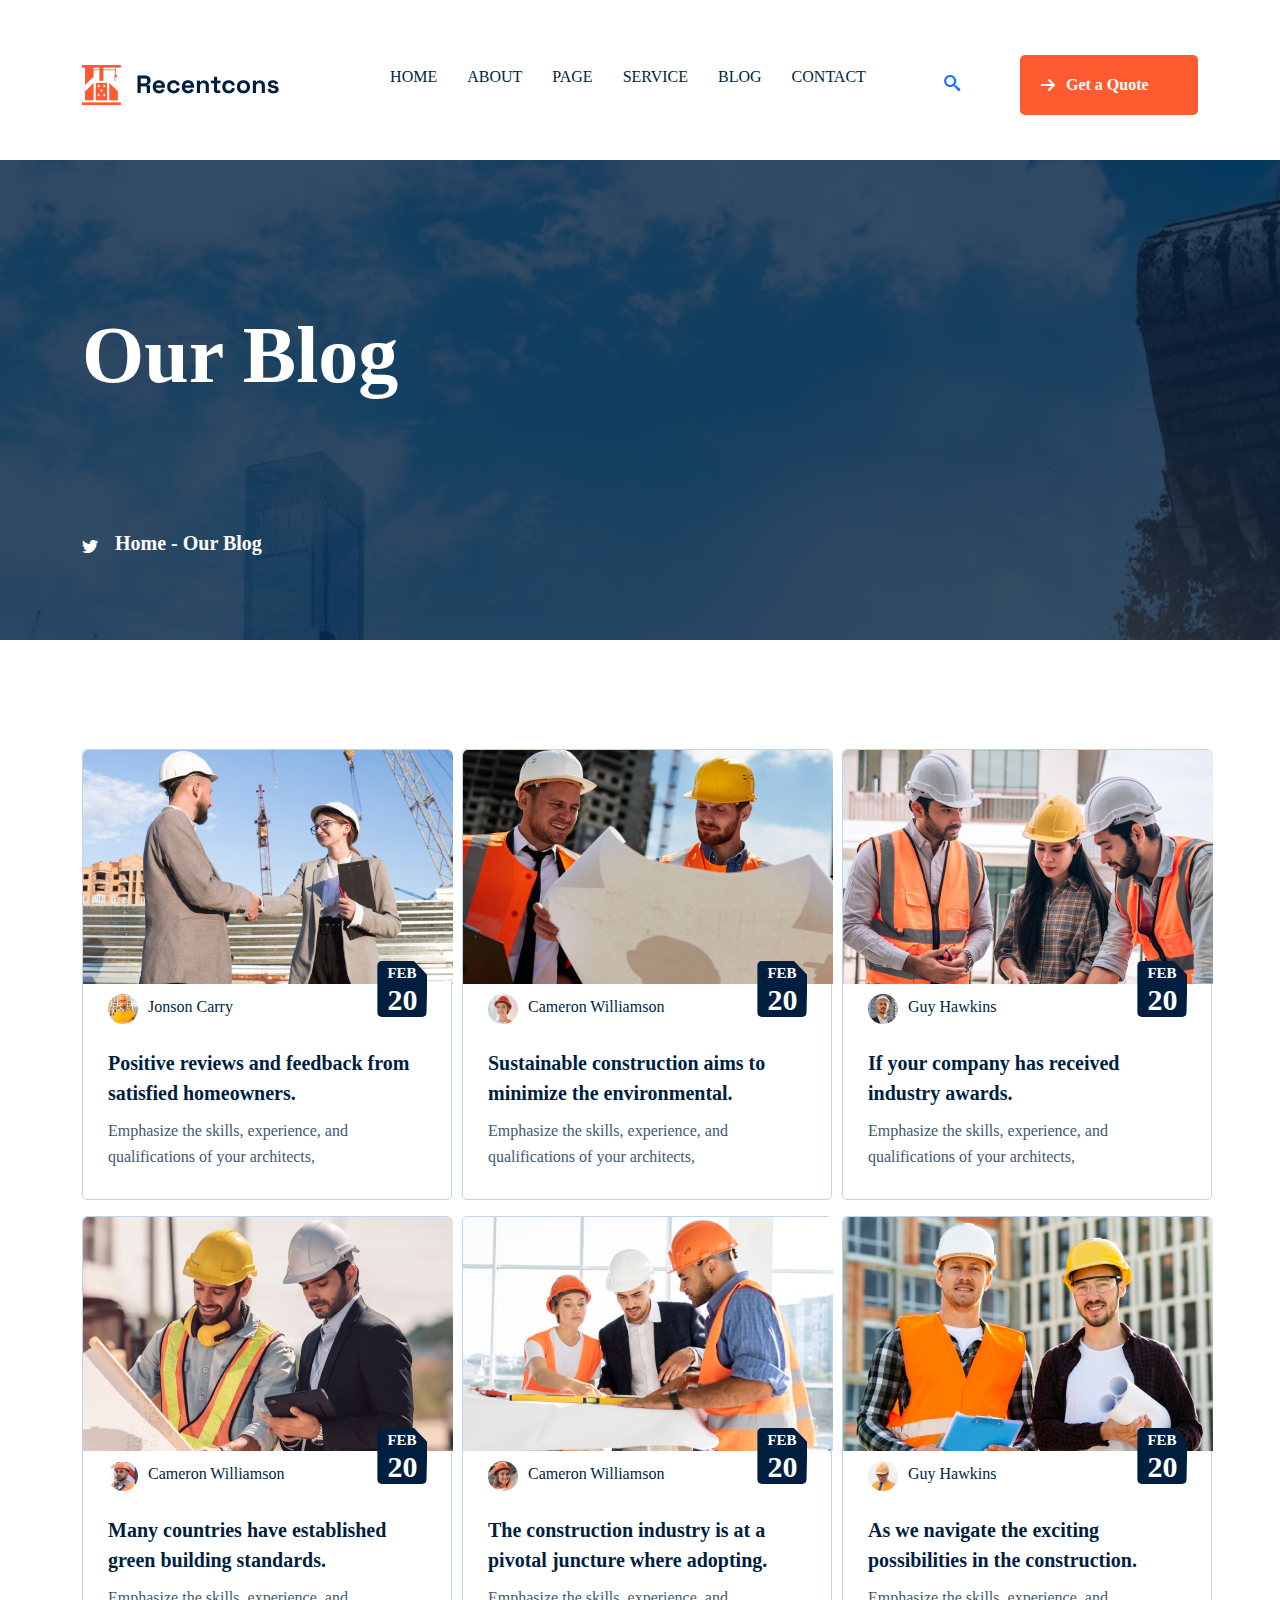
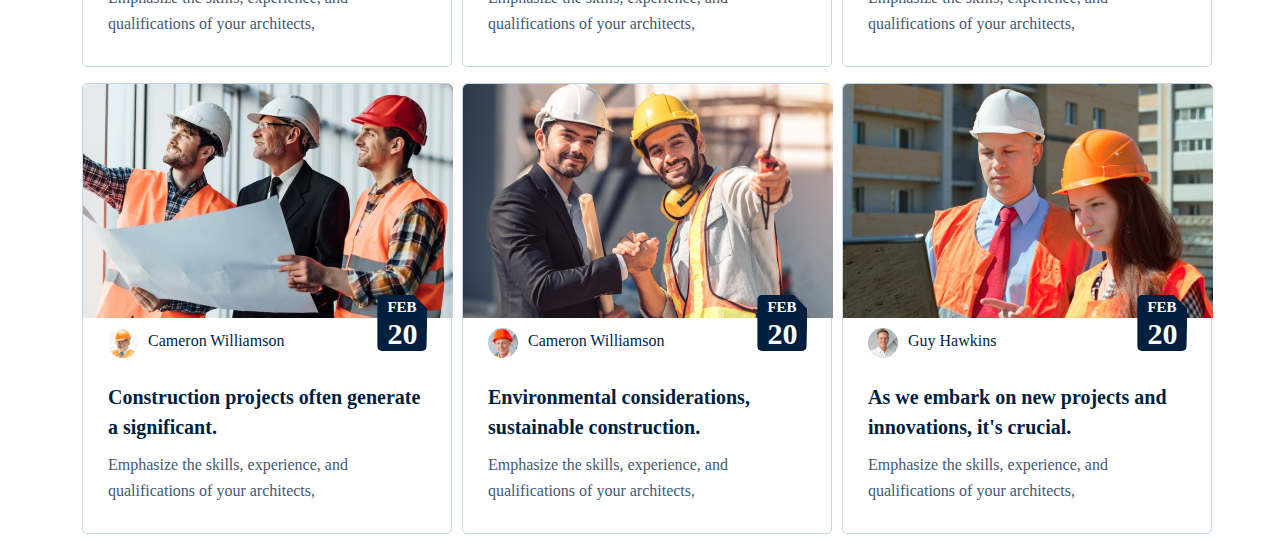
==== index2.html @ 3c4c0d6a "blog page  card done" ====
<!DOCTYPE html>
<html lang="en">
<head>
     <meta charset="UTF-8">
     <meta name="viewport" content="width=device-width, initial-scale=1.0">
     <title>Blog</title>
     <link rel="stylesheet" href="fonts/style.css">
     <!-- bootstrap css-->
     <link rel="stylesheet" href="css/bootstrap.min.css">
     <!-- custom css -->
    <link rel="stylesheet" href="css/style.css">
</head>
<body>
<header class="container">
     <div class="navbar">
          <div class="logo">
                    <img src="img/Logo.png" alt="">
          </div>
     <ul class="nav-list">
          <li><a href="#">Home</a></li>
          <li><a href="#">About</a></li>
          <li><a href="#">Page</a></li>
          <li><a href="#">Service </a></li>
          <li><a href="#">Blog</a></li>
          <li><a href="#">Contact</a></li>
     </ul>
     <div class="sing">
          <a href="#" class="search-icon"><i class="my-icon icon-search"></i></a>                
     <button class="sing-btn">
          <i class="my-icon icon-arrow-right2"></i>
          <a href="#">Get a Quote</a>
     </button>
     </div>
     </div>
</header>
     <!-- header end -->
<!-- clamber start -->
<div class="clamber">
     <div class="container">
          <h1>Our  Blog</h1>
          <div class="home">
               <i class="my-icon icon-twitter"></i>
               <h3>Home - Our Blog</h3>
          </div>
     </div>
</div>
     <!-- main conint -->
<main>
     <section class="blog-page">
          <div class="container">
               <div class="row">
                    <!-- 1 -->
                    <div class="col-4">
                         <ul class="box">
                              <div class="box-img">
                                   <img src="img/html2/cart1.png" alt="cart">
                              </div>
                              
                              <div class="top-h">
                                   <li class="name">
                                        <div class="sort-img">
                                             <img src="img/html2/sort1.png" alt="">
                                        </div>
                                        <h3>Jonson Carry</h3>
                                   </li>
                                   <div class="feB">
                                        <span class="feb">FEB</span> <br> <span class="twenty">20</span>
                                   </div>
                              </div>
                             <div class="body">
                              <li class="heading"><a href="#">Positive reviews and feedback
                                   from satisfied homeowners.</a></li>
                              <p class="pera">Emphasize the skills, experience, and
                                   qualifications of your architects,</p>
                             </div>
                             <div class="blog-icon">
                              <a href="#" class="c-icon"><i class="my-icon icon-arrow-right2 ar"></i></a>
                         </div>
                         </ul>
                    </div>
                    <!-- 2 -->
                    <div class="col-4">
                         <ul class="box">
                              <div class="box-img">
                                   <img src="img/html2/cart2.png" alt="cart">
                              </div>
                              
                              <div class="top-h">
                                   <li class="name">
                                        <div class="sort-img">
                                             <img src="img/html2/sort2.png" alt="">
                                        </div>
                                        <h3>Cameron Williamson</h3>
                                   </li>
                                   <div class="feB">
                                        <span class="feb">FEB</span> <br> <span class="twenty">20</span>
                                   </div>
                              </div>
                             <div class="body">
                              <li class="heading"><a href="#">Sustainable construction aims to
                                   minimize the environmental.</a></li>
                              <p class="pera">Emphasize the skills, experience, and
                                   qualifications of your architects,</p>
                             </div>
                             <div class="blog-icon">
                              <a href="#" class="c-icon"><i class="my-icon icon-arrow-right2 ar"></i></a>
                         </div>
                         </ul>
                        
                    </div>
                    <!-- 3 -->
                    <div class="col-4">
                         <ul class="box">
                              <div class="box-img">
                                   <img src="img/html2/cart3.jpg" alt="cart">
                              </div>
                              
                              <div class="top-h">
                                   <li class="name">
                                        <div class="sort-img">
                                             <img src="img/html2/sort3.png" alt="">
                                        </div>
                                        <h3>Guy Hawkins</h3>
                                   </li>
                                   <div class="feB">
                                        <span class="feb">FEB</span> <br> <span class="twenty">20</span>
                                   </div>
                              </div>
                             <div class="body">
                              <li class="heading"><a href="#">If your company has received
                                   industry awards.</a></li>
                              <p class="pera">Emphasize the skills, experience, and
                                   qualifications of your architects,</p>
                             </div>
                             <div class="blog-icon">
                              <a href="#" class="c-icon"><i class="my-icon icon-arrow-right2 ar"></i></a>
                         </div>
                         </ul>
                        
                    </div>
                    <!-- 4 -->
                    <div class="col-4">
                         <ul class="box">
                              <div class="box-img">
                                   <img src="img/html2/cart4.png" alt="cart">
                              </div>
                              
                              <div class="top-h">
                                   <li class="name">
                                        <div class="sort-img">
                                             <img src="img/html2/sort4.png" alt="">
                                        </div>
                                        <h3>Cameron Williamson</h3>
                                   </li>
                                   <div class="feB">
                                        <span class="feb">FEB</span> <br> <span class="twenty">20</span>
                                   </div>
                              </div>
                             <div class="body">
                              <li class="heading"><a href="#">Many countries have established
                                   green building standards.</a></li>
                              <p class="pera">Emphasize the skills, experience, and
                                   qualifications of your architects,</p>
                             </div>
                             <div class="blog-icon">
                              <a href="#" class="c-icon"><i class="my-icon icon-arrow-right2 ar"></i></a>
                         </div>
                         </ul>
                    </div>
                    <!-- 5 -->
                    <div class="col-4">
                         <ul class="box">
                              <div class="box-img">
                                   <img src="img/html2/cart5.png" alt="cart">
                              </div>
                              
                              <div class="top-h">
                                   <li class="name">
                                        <div class="sort-img">
                                             <img src="img/html2/sort5.png" alt="">
                                        </div>
                                        <h3>Cameron Williamson</h3>
                                   </li>
                                   <div class="feB">
                                        <span class="feb">FEB</span> <br> <span class="twenty">20</span>
                                   </div>
                              </div>
                             <div class="body">
                              <li class="heading"><a href="#">The construction industry is at a
                                   pivotal juncture where adopting.</a></li>
                              <p class="pera">Emphasize the skills, experience, and
                                   qualifications of your architects,</p>
                             </div>
                             <div class="blog-icon">
                              <a href="#" class="c-icon"><i class="my-icon icon-arrow-right2 ar"></i></a>
                         </div>
                         </ul>
                        
                    </div>
                    <!-- 6 -->
                    <div class="col-4">
                         <ul class="box">
                              <div class="box-img">
                                   <img src="img/html2/cart6.png" alt="cart">
                              </div>
                              
                              <div class="top-h">
                                   <li class="name">
                                        <div class="sort-img">
                                             <img src="img/html2/sort6.png" alt="">
                                        </div>
                                        <h3>Guy Hawkins</h3>
                                   </li>
                                   <div class="feB">
                                        <span class="feb">FEB</span> <br> <span class="twenty">20</span>
                                   </div>
                              </div>
                             <div class="body">
                              <li class="heading"><a href="#">As we navigate the exciting
                                   possibilities in the construction.</a></li>
                              <p class="pera">Emphasize the skills, experience, and
                                   qualifications of your architects,</p>
                             </div>
                             <div class="blog-icon">
                              <a href="#" class="c-icon"><i class="my-icon icon-arrow-right2 ar"></i></a>
                         </div>
                         </ul>
                        
                    </div>
                    <!-- 7 -->
                    <div class="col-4">
                         <ul class="box">
                              <div class="box-img">
                                   <img src="img/html2/cart7.png" alt="cart">
                              </div>
                              
                              <div class="top-h">
                                   <li class="name">
                                        <div class="sort-img">
                                             <img src="img/html2/sort7.png" alt="">
                                        </div>
                                        <h3>Cameron Williamson</h3>
                                   </li>
                                   <div class="feB">
                                        <span class="feb">FEB</span> <br> <span class="twenty">20</span>
                                   </div>
                              </div>
                             <div class="body">
                              <li class="heading"><a href="#">Construction projects often
                                   generate a significant.</a></li>
                              <p class="pera">Emphasize the skills, experience, and
                                   qualifications of your architects,</p>
                             </div>
                             <div class="blog-icon">
                              <a href="#" class="c-icon"><i class="my-icon icon-arrow-right2 ar"></i></a>
                         </div>
                         </ul>
                    </div>
                    <!-- 8 -->
                    <div class="col-4">
                         <ul class="box">
                              <div class="box-img">
                                   <img src="img/html2/cart8.png" alt="cart">
                              </div>
                              
                              <div class="top-h">
                                   <li class="name">
                                        <div class="sort-img">
                                             <img src="img/html2/sort8.png" alt="">
                                        </div>
                                        <h3>Cameron Williamson</h3>
                                   </li>
                                   <div class="feB">
                                        <span class="feb">FEB</span> <br> <span class="twenty">20</span>
                                   </div>
                              </div>
                             <div class="body">
                              <li class="heading"><a href="#">Environmental considerations,
                                   sustainable construction.</a></li>
                              <p class="pera">Emphasize the skills, experience, and
                                   qualifications of your architects,</p>
                             </div>
                             <div class="blog-icon">
                              <a href="#" class="c-icon"><i class="my-icon icon-arrow-right2 ar"></i></a>
                         </div>
                         </ul>
                        
                    </div>
                    <!-- 9 -->
                    <div class="col-4">
                         <ul class="box">
                              <div class="box-img">
                                   <img src="img/html2/cart9.png" alt="cart">
                              </div>
                              
                              <div class="top-h">
                                   <li class="name">
                                        <div class="sort-img">
                                             <img src="img/html2/sort9.png" alt="">
                                        </div>
                                        <h3>Guy Hawkins</h3>
                                   </li>
                                   <div class="feB">
                                        <span class="feb">FEB</span> <br> <span class="twenty">20</span>
                                   </div>
                              </div>
                             <div class="body">
                              <li class="heading"><a href="#">As we embark on new projects and
                                   innovations, it's crucial.</a></li>
                              <p class="pera">Emphasize the skills, experience, and
                                   qualifications of your architects,</p>
                             </div>
                             <div class="blog-icon">
                              <a href="#" class="c-icon"><i class="my-icon icon-arrow-right2 ar"></i></a>
                         </div>
                         </ul>
                        
                    </div>

                    </div>
               </div>
          </div>
     </section>
</main>
      
     <!-- footer -->

     <script src="js/bootstrap.bundle.min.js"></script>
</body>
</html>
---- fonts/style.css ----
@font-face {
  font-family: 'icomoon';
  src:  url('./icomoon.eot?a2pe0');
  src:  url('./icomoon.eot?a2pe0#iefix') format('embedded-opentype'),
    url('./icomoon.ttf?a2pe0') format('truetype'),
    url('./icomoon.woff?a2pe0') format('woff'),
    url('./icomoon.svg?a2pe0#icomoon') format('svg');
  font-weight: normal;
  font-style: normal;
  font-display: block;
}

 .my-icon {
  /* use !important to prevent issues with browser extensions that change fonts */
  font-family: 'icomoon' !important;
  speak: never;
  font-style: normal;
  font-weight: normal;
  font-variant: normal;
  text-transform: none;
  line-height: 1;

  /* Better Font Rendering =========== */
  -webkit-font-smoothing: antialiased;
  -moz-osx-font-smoothing: grayscale;
}
.icon-home2:before {
     content: "\e901";
   }
.icon-search:before {
  content: "\e986";
}
.icon-arrow-right2:before {
  content: "\ea3c";
}
.icon-facebook:before {
  content: "\ea90";
}
.icon-instagram:before {
  content: "\ea92";
}
.icon-twitter:before {
  content: "\ea96";
}
.icon-linkedin2:before {
  content: "\eaca";
}
---- css/style.css ----
*{margin:0;padding:0;box-sizing:border-box;text-decoration:none;list-style-type:none}header{max-width:1920px;height:120px;background:#fff;padding:47px 0}header .navbar{display:flex;justify-content:space-between;align-items:center}header .navbar .logo{cursor:pointer}header .navbar .logo h2{color:#001f3f;font-family:"Space Grotesk";font-size:25px;font-style:normal;font-weight:700;line-height:35px}header .nav-list{display:flex;gap:30px}header .nav-list li a{text-decoration:none;color:#001f3f;font-family:"Space Grotesk";font-size:16px;font-style:normal;font-weight:500;line-height:26px;text-transform:uppercase;transition:all .3s ease-in-out}header .nav-list li a:hover{color:#ff5a30;border-bottom:1px solid #ff5a30}header .sing{display:flex;gap:60px;align-items:center}header .sing .search-icon{text-decoration:none}header .sing .sing-btn{width:178px;height:60px;border-radius:5px;background:#ff5a30;display:flex;align-items:center;gap:10px;padding:0 20px;outline:none;border:none}header .sing .sing-btn a{text-decoration:none;color:#fff;font-family:"Space Grotesk";font-size:16px;font-weight:700;line-height:30px}header .sing .sing-btn .icon-arrow-right2{color:#fff}header .sing .sing-btn:hover{border:1px solid gray;background:rgba(0,0,0,0)}header .sing .sing-btn:hover:hover a{color:#ff5a30}header .sing .sing-btn:hover .icon-arrow-right2{color:#ff5a30}.clamber{margin-top:40px;background:url("../../img/clamber.png");height:480px;position:relative;z-index:1}.clamber::after{position:absolute;content:"";top:0;left:0;width:100%;height:100%;z-index:-1;background:rgba(0,31,63,.8)}.clamber h1{color:#fff;font-family:"Space Grotesk";font-size:80px;font-weight:700;line-height:100px;padding-top:145px;z-index:1}.clamber .home{left:375px;display:flex;align-items:center;gap:15px;padding-top:115px}.clamber .home i{width:18px;height:18.003px;color:#fff}.clamber .home h3{color:#fff;font-family:"Space Grotesk";font-size:20px;font-weight:700;line-height:30px}.project{margin-top:40px}.project .project-head{width:442px;height:60px;border:1px solid #c1d4e8}.project .project-head ul{display:flex;gap:30px;padding:15px 10px}.project .project-head ul li a{text-decoration:none;color:#001f3f;font-family:"Space Grotesk";font-weight:700;font-size:16px;line-height:26px;transition:all .4s ease-in-out}.project .project-head ul li a:hover{color:#ff5a30}.project .project-body{margin-top:30px}.project .project-body .left-img{position:relative;transition:all .2s ease-in-out}.project .project-body .left-img .l-img{border-radius:20px;height:360px}.project .project-body .left-img .l-img img{width:100%;height:100%}.project .project-body .left-img:hover .content{display:block}.project .project-body .left-img .content{position:absolute;background:linear-gradient(180deg, rgba(0, 31, 63, 0) 0%, rgba(0, 31, 63, 0.967949) 100%);border-radius:20px;border-radius:20px;width:100%;height:100%;top:0;left:0;display:none}.project .project-body .left-img .text-content{margin-top:30%;display:flex;justify-content:space-between;align-items:center;padding:20px 30px}.project .project-body .left-img .text-content .heading .main-h{font-family:"Space Grotesk";font-weight:700;font-size:20px;line-height:30px;color:#fff}.project .project-body .left-img .text-content .heading .sub-h{font-family:"Space Grotesk";font-weight:400;font-size:16px;line-height:26px;color:#fff}.project .project-body .left-img .text-content .c-icon{text-decoration:none;width:60px;height:60px;border-radius:50%;background:#ff5a30;position:relative}.project .project-body .left-img .text-content .c-icon i{position:absolute;top:40%;left:38%;color:#fff}.project .project-body .left-img .text-content .c-icon:hover{background:rgba(0,0,0,0);border:1px solid #ff5a30}.project .project-body .left-img .text-content .c-icon:hover:hover i{color:#ff5a30}.project .project-body .right-img{position:relative;transition:all .4s ease-in-out}.project .project-body .right-img .r-img{height:360px;border-radius:20px}.project .project-body .right-img .r-img img{width:100%;height:100%}.project .project-body .right-img:hover .content{display:block}.project .project-body .right-img .content{position:absolute;background:linear-gradient(180deg, rgba(0, 31, 63, 0) 0%, rgba(0, 31, 63, 0.967949) 100%);border-radius:20px;border-radius:20px;width:100%;height:100%;top:0;left:0;display:none}.project .project-body .right-img .content .text-content{margin-top:60%;display:flex;justify-content:space-between;align-items:center;padding:20px 30px}.project .project-body .right-img .content .text-content .heading .main-h{font-family:"Space Grotesk";font-weight:700;font-size:18px;line-height:30px;color:#fff}.project .project-body .right-img .content .text-content .heading .sub-h{font-family:"Space Grotesk";font-weight:400;font-size:14px;line-height:26px;color:#fff}.project .project-body .right-img .content .text-content .c-icon{text-decoration:none;width:60px;height:60px;border-radius:50%;background:#ff5a30;position:relative}.project .project-body .right-img .content .text-content .c-icon i{position:absolute;top:40%;left:38%;color:#fff}.project .project-body .right-img .content .text-content .c-icon:hover{background:rgba(0,0,0,0);border:1px solid #ff5a30}.project .project-body .right-img .content .text-content .c-icon:hover:hover i{color:#ff5a30}.project .project-body .snd{padding:30px 0}a{text-decoration:none}.blog-page{margin-top:109px}.blog-page .box{border:1px solid #c1d4e8;border-radius:5px 5px;width:370px;height:451px;position:relative;padding:0 20px;transition:all .4s ease-in-out}.blog-page .box .box-img{width:370px;border-radius:5px 5px 0px 0px;margin-left:-20px;-o-object-fit:cover;object-fit:cover}.blog-page .box .box-img img{width:370px;height:234px;border-radius:5px 5px 0px 0px}.blog-page .box .name{display:flex;gap:10px;padding:10px 5px}.blog-page .box .name h3{font-family:"Space Grotesk";font-weight:400;font-size:16px;line-height:26px;color:#001f3f;transition:all .4s ease-in-out}.blog-page .box .name h3:hover{color:#ff5a30;cursor:pointer}.blog-page .box .feB{position:absolute;top:47%;left:80%;width:50px;-webkit-clip-path:polygon(73% 0, 100% 25%, 98% 100%, 50% 100%, 0 100%, 0 0);clip-path:polygon(73% 0, 100% 25%, 98% 100%, 50% 100%, 0 100%, 0 0);background:#001f3f;border-radius:5px}.blog-page .box .feB .feb{font-family:"Space Grotesk";font-style:normal;font-weight:700;font-size:15px;line-height:20px;color:#fff;margin-left:10px}.blog-page .box .feB .twenty{font-family:"Space Grotesk";font-style:normal;font-weight:700;font-size:30px;line-height:30px;color:#fff;margin-left:10px}.blog-page .box .body{padding:10px 5px;cursor:pointer}.blog-page .box .body .heading{font-family:"Space Grotesk";font-weight:700;font-size:20px;line-height:30px}.blog-page .box .body .heading a{color:#001f3f;transition:all .4s ease-in-out}.blog-page .box .body .heading a:hover{color:#ff5a30}.blog-page .box .body .pera{padding:10px 0;font-family:"Space Grotesk";font-weight:400;font-size:16px;line-height:26px;color:#435970}.blog-page .box .blog-icon{display:none;position:absolute;top:20%;left:40%;transition:all .4s ease-in-out}.blog-page .box .blog-icon .c-icon{padding:20px 30px;text-decoration:none;width:60px;height:60px;border-radius:50%;background:#ff5a30;position:relative}.blog-page .box .blog-icon .c-icon i{position:absolute;top:40%;left:38%;color:#fff}.blog-page .box .blog-icon .c-icon:hover{background:rgba(0,0,0,0);border:1px solid #ff5a30}.blog-page .box .blog-icon .c-icon:hover:hover i{color:#ff5a30}.blog-page .box:hover .feB{background:#ff5a30}.blog-page .box:hover .blog-icon{display:block}.blog-page .box:hover{border:1px solid #c1d4e8;border-radius:5px 5px}/*# sourceMappingURL=style.css.map */
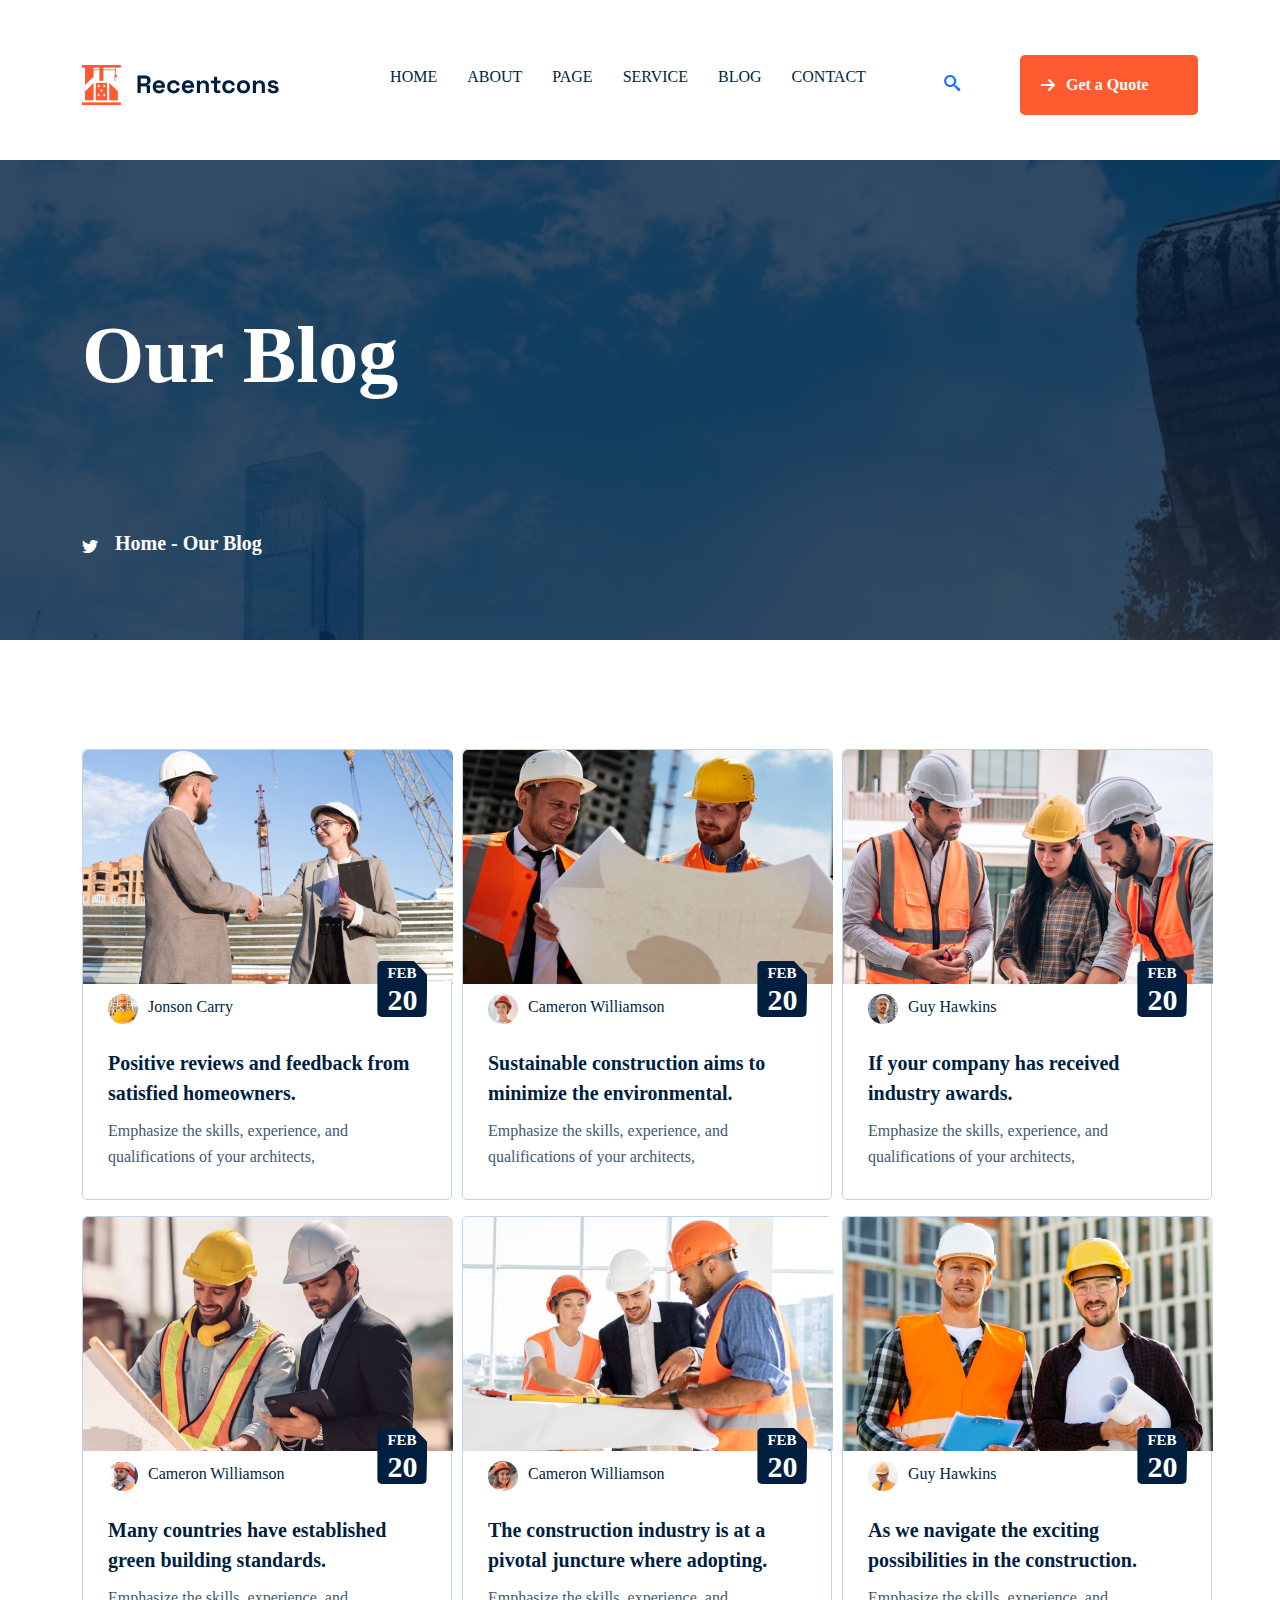
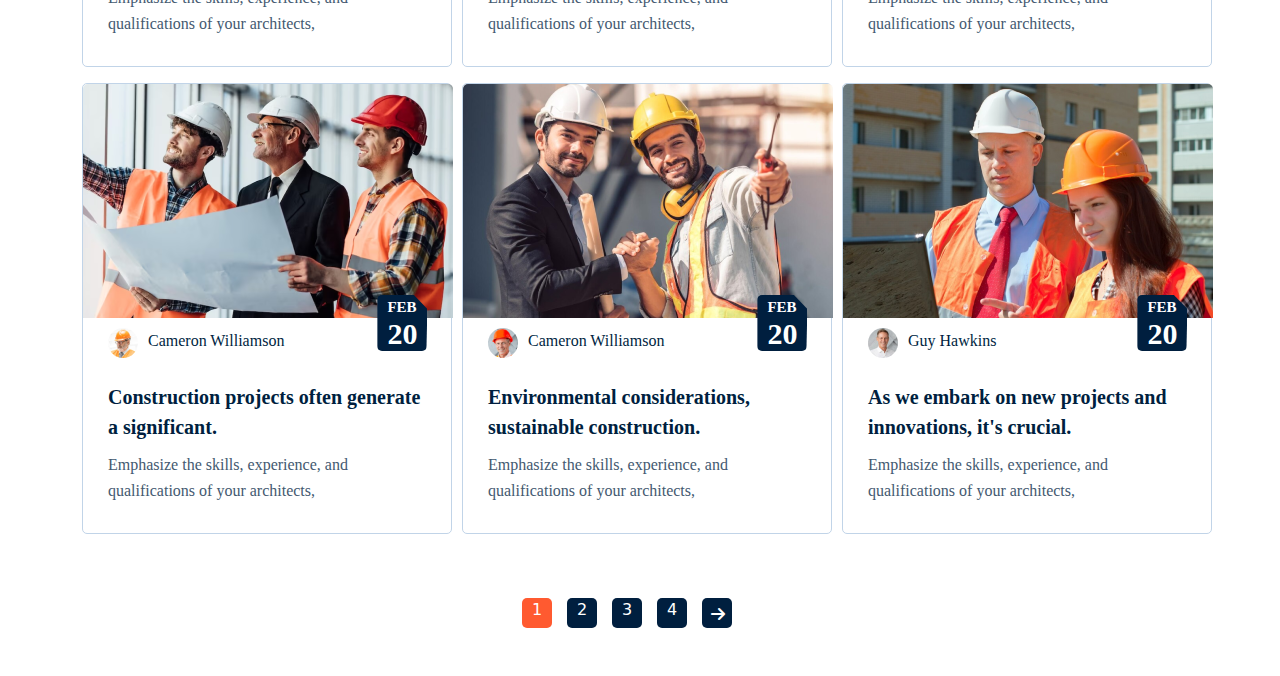
==== commit a7e2a2af: "paginaction design" ====
--- a/index2.html
+++ b/index2.html
@@ -317,8 +317,16 @@
                         
                     </div>
 
-                    </div>
                </div>
+          <div class="pagination">
+               <ul>
+                    <li><a href="#">1</a></li>
+                    <li><a href="#">2</a></li>
+                    <li><a href="#">3</a></li>
+                    <li><a href="#">4</a></li>
+                    <li><a href="#"><i class="my-icon icon-arrow-right2 "></i></a></li>
+               </ul>
+          </div>
           </div>
      </section>
 </main>
--- a/css/style.css
+++ b/css/style.css
@@ -1 +1 @@
-*{margin:0;padding:0;box-sizing:border-box;text-decoration:none;list-style-type:none}header{max-width:1920px;height:120px;background:#fff;padding:47px 0}header .navbar{display:flex;justify-content:space-between;align-items:center}header .navbar .logo{cursor:pointer}header .navbar .logo h2{color:#001f3f;font-family:"Space Grotesk";font-size:25px;font-style:normal;font-weight:700;line-height:35px}header .nav-list{display:flex;gap:30px}header .nav-list li a{text-decoration:none;color:#001f3f;font-family:"Space Grotesk";font-size:16px;font-style:normal;font-weight:500;line-height:26px;text-transform:uppercase;transition:all .3s ease-in-out}header .nav-list li a:hover{color:#ff5a30;border-bottom:1px solid #ff5a30}header .sing{display:flex;gap:60px;align-items:center}header .sing .search-icon{text-decoration:none}header .sing .sing-btn{width:178px;height:60px;border-radius:5px;background:#ff5a30;display:flex;align-items:center;gap:10px;padding:0 20px;outline:none;border:none}header .sing .sing-btn a{text-decoration:none;color:#fff;font-family:"Space Grotesk";font-size:16px;font-weight:700;line-height:30px}header .sing .sing-btn .icon-arrow-right2{color:#fff}header .sing .sing-btn:hover{border:1px solid gray;background:rgba(0,0,0,0)}header .sing .sing-btn:hover:hover a{color:#ff5a30}header .sing .sing-btn:hover .icon-arrow-right2{color:#ff5a30}.clamber{margin-top:40px;background:url("../../img/clamber.png");height:480px;position:relative;z-index:1}.clamber::after{position:absolute;content:"";top:0;left:0;width:100%;height:100%;z-index:-1;background:rgba(0,31,63,.8)}.clamber h1{color:#fff;font-family:"Space Grotesk";font-size:80px;font-weight:700;line-height:100px;padding-top:145px;z-index:1}.clamber .home{left:375px;display:flex;align-items:center;gap:15px;padding-top:115px}.clamber .home i{width:18px;height:18.003px;color:#fff}.clamber .home h3{color:#fff;font-family:"Space Grotesk";font-size:20px;font-weight:700;line-height:30px}.project{margin-top:40px}.project .project-head{width:442px;height:60px;border:1px solid #c1d4e8}.project .project-head ul{display:flex;gap:30px;padding:15px 10px}.project .project-head ul li a{text-decoration:none;color:#001f3f;font-family:"Space Grotesk";font-weight:700;font-size:16px;line-height:26px;transition:all .4s ease-in-out}.project .project-head ul li a:hover{color:#ff5a30}.project .project-body{margin-top:30px}.project .project-body .left-img{position:relative;transition:all .2s ease-in-out}.project .project-body .left-img .l-img{border-radius:20px;height:360px}.project .project-body .left-img .l-img img{width:100%;height:100%}.project .project-body .left-img:hover .content{display:block}.project .project-body .left-img .content{position:absolute;background:linear-gradient(180deg, rgba(0, 31, 63, 0) 0%, rgba(0, 31, 63, 0.967949) 100%);border-radius:20px;border-radius:20px;width:100%;height:100%;top:0;left:0;display:none}.project .project-body .left-img .text-content{margin-top:30%;display:flex;justify-content:space-between;align-items:center;padding:20px 30px}.project .project-body .left-img .text-content .heading .main-h{font-family:"Space Grotesk";font-weight:700;font-size:20px;line-height:30px;color:#fff}.project .project-body .left-img .text-content .heading .sub-h{font-family:"Space Grotesk";font-weight:400;font-size:16px;line-height:26px;color:#fff}.project .project-body .left-img .text-content .c-icon{text-decoration:none;width:60px;height:60px;border-radius:50%;background:#ff5a30;position:relative}.project .project-body .left-img .text-content .c-icon i{position:absolute;top:40%;left:38%;color:#fff}.project .project-body .left-img .text-content .c-icon:hover{background:rgba(0,0,0,0);border:1px solid #ff5a30}.project .project-body .left-img .text-content .c-icon:hover:hover i{color:#ff5a30}.project .project-body .right-img{position:relative;transition:all .4s ease-in-out}.project .project-body .right-img .r-img{height:360px;border-radius:20px}.project .project-body .right-img .r-img img{width:100%;height:100%}.project .project-body .right-img:hover .content{display:block}.project .project-body .right-img .content{position:absolute;background:linear-gradient(180deg, rgba(0, 31, 63, 0) 0%, rgba(0, 31, 63, 0.967949) 100%);border-radius:20px;border-radius:20px;width:100%;height:100%;top:0;left:0;display:none}.project .project-body .right-img .content .text-content{margin-top:60%;display:flex;justify-content:space-between;align-items:center;padding:20px 30px}.project .project-body .right-img .content .text-content .heading .main-h{font-family:"Space Grotesk";font-weight:700;font-size:18px;line-height:30px;color:#fff}.project .project-body .right-img .content .text-content .heading .sub-h{font-family:"Space Grotesk";font-weight:400;font-size:14px;line-height:26px;color:#fff}.project .project-body .right-img .content .text-content .c-icon{text-decoration:none;width:60px;height:60px;border-radius:50%;background:#ff5a30;position:relative}.project .project-body .right-img .content .text-content .c-icon i{position:absolute;top:40%;left:38%;color:#fff}.project .project-body .right-img .content .text-content .c-icon:hover{background:rgba(0,0,0,0);border:1px solid #ff5a30}.project .project-body .right-img .content .text-content .c-icon:hover:hover i{color:#ff5a30}.project .project-body .snd{padding:30px 0}a{text-decoration:none}.blog-page{margin-top:109px}.blog-page .box{border:1px solid #c1d4e8;border-radius:5px 5px;width:370px;height:451px;position:relative;padding:0 20px;transition:all .4s ease-in-out}.blog-page .box .box-img{width:370px;border-radius:5px 5px 0px 0px;margin-left:-20px;-o-object-fit:cover;object-fit:cover}.blog-page .box .box-img img{width:370px;height:234px;border-radius:5px 5px 0px 0px}.blog-page .box .name{display:flex;gap:10px;padding:10px 5px}.blog-page .box .name h3{font-family:"Space Grotesk";font-weight:400;font-size:16px;line-height:26px;color:#001f3f;transition:all .4s ease-in-out}.blog-page .box .name h3:hover{color:#ff5a30;cursor:pointer}.blog-page .box .feB{position:absolute;top:47%;left:80%;width:50px;-webkit-clip-path:polygon(73% 0, 100% 25%, 98% 100%, 50% 100%, 0 100%, 0 0);clip-path:polygon(73% 0, 100% 25%, 98% 100%, 50% 100%, 0 100%, 0 0);background:#001f3f;border-radius:5px}.blog-page .box .feB .feb{font-family:"Space Grotesk";font-style:normal;font-weight:700;font-size:15px;line-height:20px;color:#fff;margin-left:10px}.blog-page .box .feB .twenty{font-family:"Space Grotesk";font-style:normal;font-weight:700;font-size:30px;line-height:30px;color:#fff;margin-left:10px}.blog-page .box .body{padding:10px 5px;cursor:pointer}.blog-page .box .body .heading{font-family:"Space Grotesk";font-weight:700;font-size:20px;line-height:30px}.blog-page .box .body .heading a{color:#001f3f;transition:all .4s ease-in-out}.blog-page .box .body .heading a:hover{color:#ff5a30}.blog-page .box .body .pera{padding:10px 0;font-family:"Space Grotesk";font-weight:400;font-size:16px;line-height:26px;color:#435970}.blog-page .box .blog-icon{display:none;position:absolute;top:20%;left:40%;transition:all .4s ease-in-out}.blog-page .box .blog-icon .c-icon{padding:20px 30px;text-decoration:none;width:60px;height:60px;border-radius:50%;background:#ff5a30;position:relative}.blog-page .box .blog-icon .c-icon i{position:absolute;top:40%;left:38%;color:#fff}.blog-page .box .blog-icon .c-icon:hover{background:rgba(0,0,0,0);border:1px solid #ff5a30}.blog-page .box .blog-icon .c-icon:hover:hover i{color:#ff5a30}.blog-page .box:hover .feB{background:#ff5a30}.blog-page .box:hover .blog-icon{display:block}.blog-page .box:hover{border:1px solid #c1d4e8;border-radius:5px 5px}/*# sourceMappingURL=style.css.map */+*{margin:0;padding:0;box-sizing:border-box;text-decoration:none;list-style-type:none}header{max-width:1920px;height:120px;background:#fff;padding:47px 0}header .navbar{display:flex;justify-content:space-between;align-items:center}header .navbar .logo{cursor:pointer}header .navbar .logo h2{color:#001f3f;font-family:"Space Grotesk";font-size:25px;font-style:normal;font-weight:700;line-height:35px}header .nav-list{display:flex;gap:30px}header .nav-list li a{text-decoration:none;color:#001f3f;font-family:"Space Grotesk";font-size:16px;font-style:normal;font-weight:500;line-height:26px;text-transform:uppercase;transition:all .3s ease-in-out}header .nav-list li a:hover{color:#ff5a30;border-bottom:1px solid #ff5a30}header .sing{display:flex;gap:60px;align-items:center}header .sing .search-icon{text-decoration:none}header .sing .sing-btn{width:178px;height:60px;border-radius:5px;background:#ff5a30;display:flex;align-items:center;gap:10px;padding:0 20px;outline:none;border:none}header .sing .sing-btn a{text-decoration:none;color:#fff;font-family:"Space Grotesk";font-size:16px;font-weight:700;line-height:30px}header .sing .sing-btn .icon-arrow-right2{color:#fff}header .sing .sing-btn:hover{border:1px solid gray;background:rgba(0,0,0,0)}header .sing .sing-btn:hover:hover a{color:#ff5a30}header .sing .sing-btn:hover .icon-arrow-right2{color:#ff5a30}.clamber{margin-top:40px;background:url("../../img/clamber.png");height:480px;position:relative;z-index:1}.clamber::after{position:absolute;content:"";top:0;left:0;width:100%;height:100%;z-index:-1;background:rgba(0,31,63,.8)}.clamber h1{color:#fff;font-family:"Space Grotesk";font-size:80px;font-weight:700;line-height:100px;padding-top:145px;z-index:1}.clamber .home{left:375px;display:flex;align-items:center;gap:15px;padding-top:115px}.clamber .home i{width:18px;height:18.003px;color:#fff}.clamber .home h3{color:#fff;font-family:"Space Grotesk";font-size:20px;font-weight:700;line-height:30px}.project{margin-top:40px}.project .project-head{width:442px;height:60px;border:1px solid #c1d4e8}.project .project-head ul{display:flex;gap:30px;padding:15px 10px}.project .project-head ul li a{text-decoration:none;color:#001f3f;font-family:"Space Grotesk";font-weight:700;font-size:16px;line-height:26px;transition:all .4s ease-in-out}.project .project-head ul li a:hover{color:#ff5a30}.project .project-body{margin-top:30px}.project .project-body .left-img{position:relative;transition:all .2s ease-in-out}.project .project-body .left-img .l-img{border-radius:20px;height:360px}.project .project-body .left-img .l-img img{width:100%;height:100%}.project .project-body .left-img:hover .content{display:block}.project .project-body .left-img .content{position:absolute;background:linear-gradient(180deg, rgba(0, 31, 63, 0) 0%, rgba(0, 31, 63, 0.967949) 100%);border-radius:20px;border-radius:20px;width:100%;height:100%;top:0;left:0;display:none}.project .project-body .left-img .text-content{margin-top:30%;display:flex;justify-content:space-between;align-items:center;padding:20px 30px}.project .project-body .left-img .text-content .heading .main-h{font-family:"Space Grotesk";font-weight:700;font-size:20px;line-height:30px;color:#fff}.project .project-body .left-img .text-content .heading .sub-h{font-family:"Space Grotesk";font-weight:400;font-size:16px;line-height:26px;color:#fff}.project .project-body .left-img .text-content .c-icon{text-decoration:none;width:60px;height:60px;border-radius:50%;background:#ff5a30;position:relative}.project .project-body .left-img .text-content .c-icon i{position:absolute;top:40%;left:38%;color:#fff}.project .project-body .left-img .text-content .c-icon:hover{background:rgba(0,0,0,0);border:1px solid #ff5a30}.project .project-body .left-img .text-content .c-icon:hover:hover i{color:#ff5a30}.project .project-body .right-img{position:relative;transition:all .4s ease-in-out}.project .project-body .right-img .r-img{height:360px;border-radius:20px}.project .project-body .right-img .r-img img{width:100%;height:100%}.project .project-body .right-img:hover .content{display:block}.project .project-body .right-img .content{position:absolute;background:linear-gradient(180deg, rgba(0, 31, 63, 0) 0%, rgba(0, 31, 63, 0.967949) 100%);border-radius:20px;border-radius:20px;width:100%;height:100%;top:0;left:0;display:none}.project .project-body .right-img .content .text-content{margin-top:60%;display:flex;justify-content:space-between;align-items:center;padding:20px 30px}.project .project-body .right-img .content .text-content .heading .main-h{font-family:"Space Grotesk";font-weight:700;font-size:18px;line-height:30px;color:#fff}.project .project-body .right-img .content .text-content .heading .sub-h{font-family:"Space Grotesk";font-weight:400;font-size:14px;line-height:26px;color:#fff}.project .project-body .right-img .content .text-content .c-icon{text-decoration:none;width:60px;height:60px;border-radius:50%;background:#ff5a30;position:relative}.project .project-body .right-img .content .text-content .c-icon i{position:absolute;top:40%;left:38%;color:#fff}.project .project-body .right-img .content .text-content .c-icon:hover{background:rgba(0,0,0,0);border:1px solid #ff5a30}.project .project-body .right-img .content .text-content .c-icon:hover:hover i{color:#ff5a30}.project .project-body .snd{padding:30px 0}a{text-decoration:none}.blog-page{margin-top:109px}.blog-page .box{border:1px solid #c1d4e8;border-radius:5px 5px;width:370px;height:451px;position:relative;padding:0 20px;transition:all .4s ease-in-out}.blog-page .box .box-img{width:370px;border-radius:5px 5px 0px 0px;margin-left:-20px;-o-object-fit:cover;object-fit:cover}.blog-page .box .box-img img{width:370px;height:234px;border-radius:5px 5px 0px 0px}.blog-page .box .name{display:flex;gap:10px;padding:10px 5px}.blog-page .box .name h3{font-family:"Space Grotesk";font-weight:400;font-size:16px;line-height:26px;color:#001f3f;transition:all .4s ease-in-out}.blog-page .box .name h3:hover{color:#ff5a30;cursor:pointer}.blog-page .box .feB{position:absolute;top:47%;left:80%;width:50px;-webkit-clip-path:polygon(73% 0, 100% 25%, 98% 100%, 50% 100%, 0 100%, 0 0);clip-path:polygon(73% 0, 100% 25%, 98% 100%, 50% 100%, 0 100%, 0 0);background:#001f3f;border-radius:5px}.blog-page .box .feB .feb{font-family:"Space Grotesk";font-style:normal;font-weight:700;font-size:15px;line-height:20px;color:#fff;margin-left:10px}.blog-page .box .feB .twenty{font-family:"Space Grotesk";font-style:normal;font-weight:700;font-size:30px;line-height:30px;color:#fff;margin-left:10px}.blog-page .box .body{padding:10px 5px;cursor:pointer}.blog-page .box .body .heading{font-family:"Space Grotesk";font-weight:700;font-size:20px;line-height:30px}.blog-page .box .body .heading a{color:#001f3f;transition:all .4s ease-in-out}.blog-page .box .body .heading a:hover{color:#ff5a30}.blog-page .box .body .pera{padding:10px 0;font-family:"Space Grotesk";font-weight:400;font-size:16px;line-height:26px;color:#435970}.blog-page .box .blog-icon{display:none;position:absolute;top:20%;left:40%;transition:all .4s ease-in-out}.blog-page .box .blog-icon .c-icon{padding:20px 30px;text-decoration:none;width:60px;height:60px;border-radius:50%;background:#ff5a30;position:relative}.blog-page .box .blog-icon .c-icon i{position:absolute;top:40%;left:38%;color:#fff}.blog-page .box .blog-icon .c-icon:hover{background:rgba(0,0,0,0);border:1px solid #ff5a30}.blog-page .box .blog-icon .c-icon:hover:hover i{color:#ff5a30}.blog-page .box:hover .feB{background:#ff5a30}.blog-page .box:hover .blog-icon{display:block}.blog-page .box:hover{border:1px solid #c1d4e8;border-radius:5px 5px}.blog-page .pagination{margin:48px}.blog-page .pagination ul{width:300px;margin:0 auto;display:flex;gap:15px}.blog-page .pagination ul li{width:30px;height:30px;padding:0 10px;background:#001f3f;border-radius:5px}.blog-page .pagination ul li a{padding:12px 0px;color:#fff;position:relative}.blog-page .pagination ul li a i{position:absolute;top:8px;left:-2px;width:1px;height:1px}.blog-page .pagination ul li:first-child{background:#ff5a30}.blog-page .pagination ul li:hover{background:#ff5a30}/*# sourceMappingURL=style.css.map */